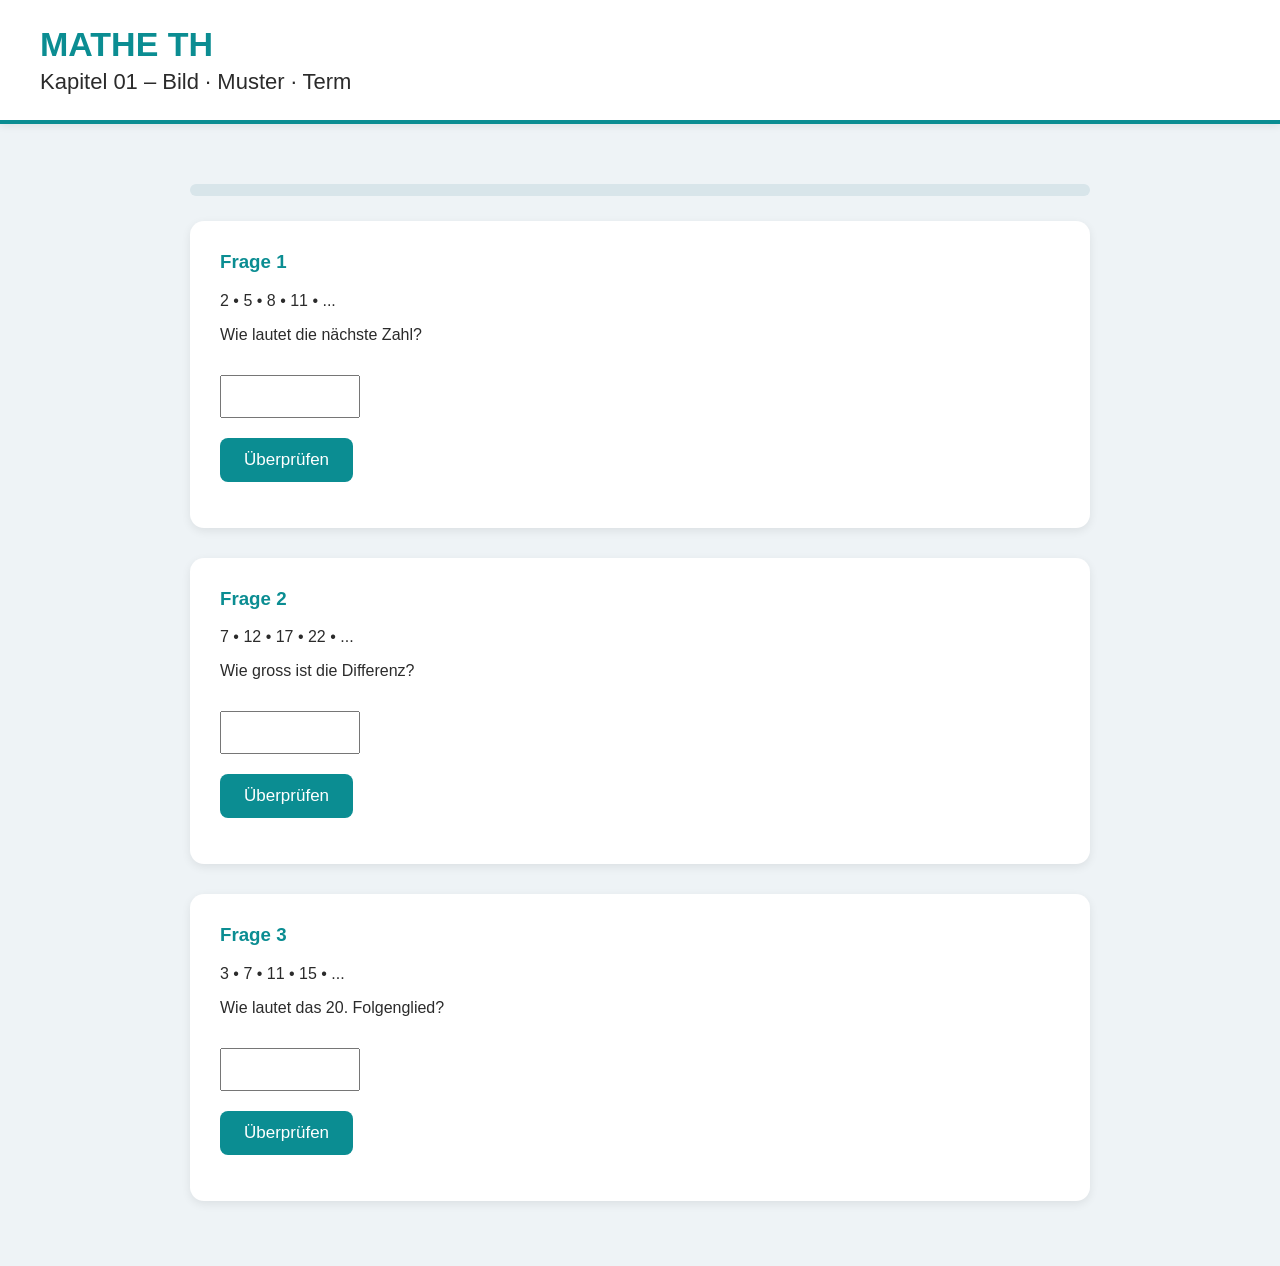
==== arithmetische-folgen.html @ 45dfeee6 "Add arithmetische-folgen.html for math exercises" ====
<!DOCTYPE html>
<html lang="de">
<head>
<meta charset="UTF-8">
<meta name="viewport" content="width=device-width, initial-scale=1.0">
<title>MATHE TH – Arithmetische Folgen</title>

<style>

body{
margin:0;
font-family:Arial,Helvetica,sans-serif;
background:#eef3f6;
color:#2b2b2b;
}

header{
background:white;
padding:25px 40px;
border-bottom:4px solid #0b8d92;
box-shadow:0 2px 8px rgba(0,0,0,.08);
}

header h1{
margin:0;
font-size:34px;
color:#0b8d92;
}

header h2{
margin:5px 0 0 0;
font-size:22px;
font-weight:400;
}

.container{
max-width:900px;
margin:auto;
padding:35px;
}

.card{

background:white;
padding:30px;
margin-bottom:30px;
border-radius:14px;
box-shadow:0 3px 10px rgba(0,0,0,.08);

}

h3{

color:#0b8d92;
margin-top:0;

}

input{

font-size:20px;
padding:8px;
width:120px;
margin-top:15px;

}

button{

margin-top:20px;
padding:12px 24px;
background:#0b8d92;
color:white;
border:none;
border-radius:8px;
cursor:pointer;
font-size:17px;

}

button:hover{

background:#09787c;

}

.ok{

color:green;
font-weight:bold;
margin-top:15px;

}

.fail{

color:#cc0000;
font-weight:bold;
margin-top:15px;

}

#score{

background:white;
padding:20px;
border-radius:12px;
font-size:24px;
text-align:center;
display:none;

}

.progress{

height:12px;
background:#d8e5ea;
border-radius:10px;
overflow:hidden;
margin:25px 0;

}

.bar{

height:12px;
background:#0b8d92;
width:0%;

}

</style>

</head>

<body>

<header>

<h1>MATHE TH</h1>

<h2>Kapitel 01 – Bild · Muster · Term</h2>

</header>

<div class="container">

<div class="progress">

<div class="bar" id="bar"></div>

</div>

<div class="card">

<h3>Frage 1</h3>

<p>

2 • 5 • 8 • 11 • ...

</p>

<p>Wie lautet die nächste Zahl?</p>

<input id="q1">

<br>

<button onclick="check1()">Überprüfen</button>

<p id="r1"></p>

</div>

<div class="card">

<h3>Frage 2</h3>

<p>

7 • 12 • 17 • 22 • ...

</p>

<p>Wie gross ist die Differenz?</p>

<input id="q2">

<br>

<button onclick="check2()">Überprüfen</button>

<p id="r2"></p>

</div>

<div class="card">

<h3>Frage 3</h3>

<p>

3 • 7 • 11 • 15 • ...

</p>

<p>Wie lautet das 20. Folgenglied?</p>

<input id="q3">

<br>

<button onclick="check3()">Überprüfen</button>

<p id="r3"></p>

</div>

<div id="score"></div>

</div>

<script>

let points=0;

function update(){

document.getElementById("bar").style.width=(points/3*100)+"%";

if(points==3){

document.getElementById("score").style.display="block";

document.getElementById("score").innerHTML="🏆 Kapitel geschafft!<br><br>⭐⭐⭐<br><br>3 von 3 Aufgaben richtig.";

}

}

function check1(){

if(document.getElementById("q1").value=="14"){

document.getElementById("r1").innerHTML="<span class='ok'>✅ Richtig!</span>";

points++;

update();

}

else{

document.getElementById("r1").innerHTML="<span class='fail'>❌ Noch nicht. Die Folge wächst immer um +3.</span>";

}

}

function check2(){

if(document.getElementById("q2").value=="5"){

document.getElementById("r2").innerHTML="<span class='ok'>✅ Genau.</span>";

points++;

update();

}

else{

document.getElementById("r2").innerHTML="<span class='fail'>❌ Differenz nochmals bestimmen.</span>";

}

}

function check3(){

if(document.getElementById("q3").value=="79"){

document.getElementById("r3").innerHTML="<span class='ok'>✅ Perfekt!</span>";

points++;

update();

}

else{

document.getElementById("r3").innerHTML="<span class='fail'>❌ Tipp: aₙ = 3 + (n−1)·4</span>";

}

}

</script>

</body>

</html>
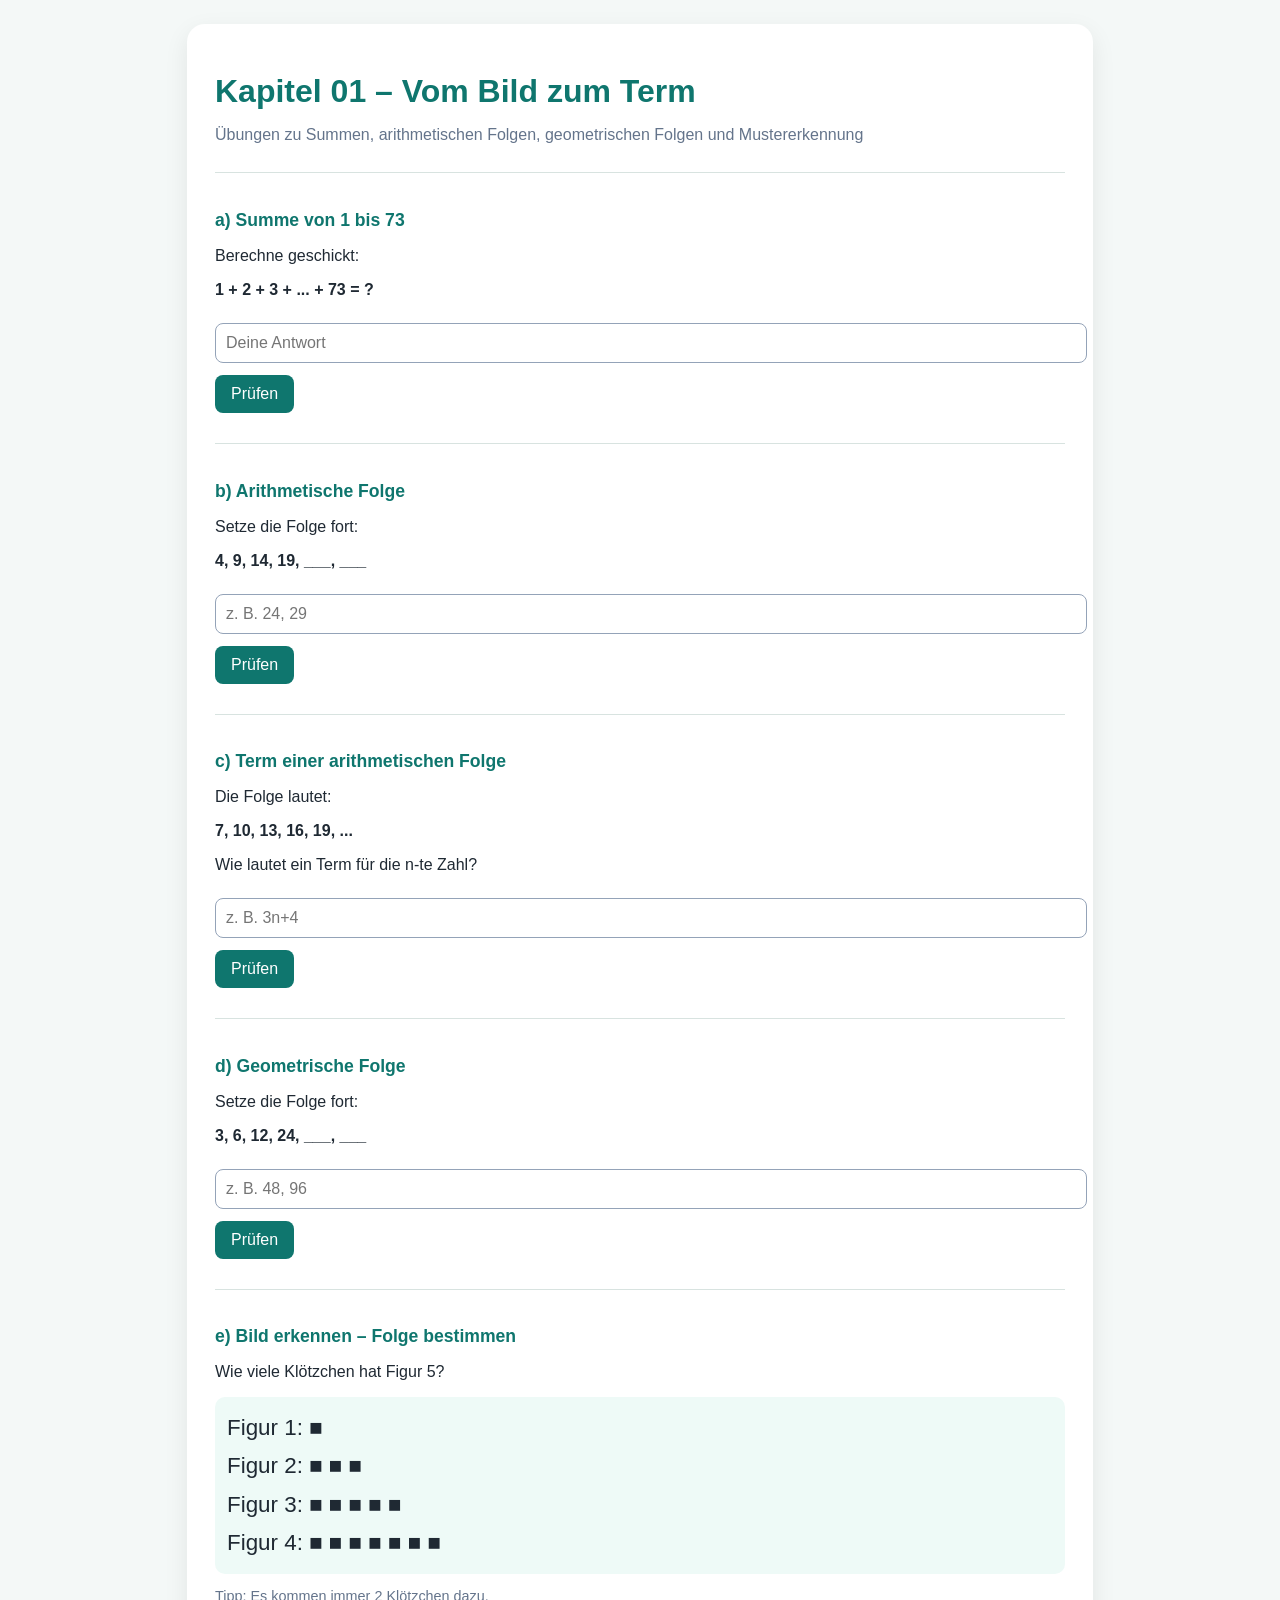
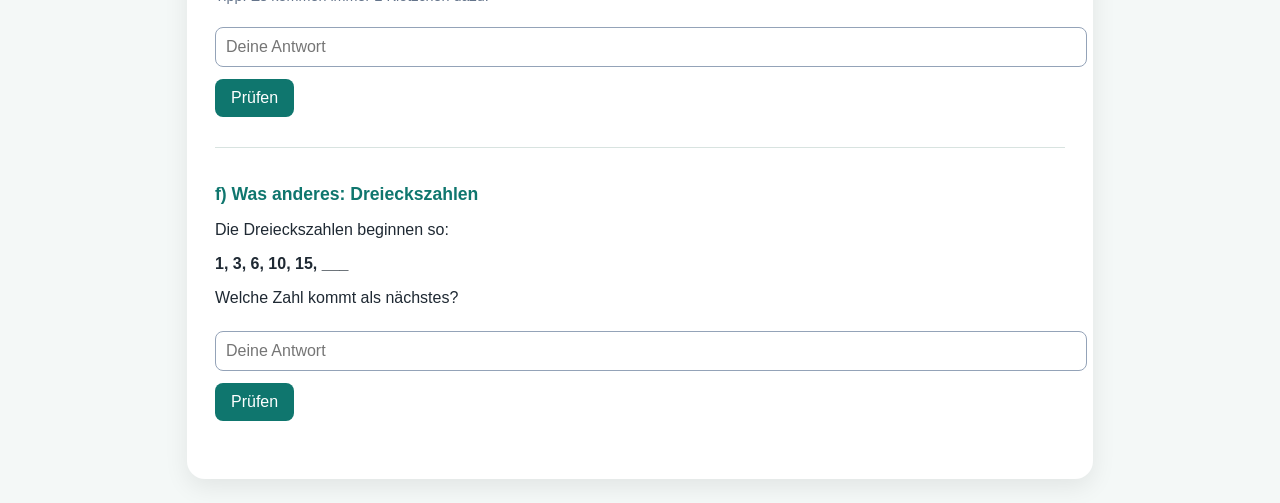
==== commit 36b1b1c0: "Refactor arithmetische-folgen.html for better layout Updated the HTML structure and styles for the a" ====
--- a/arithmetische-folgen.html
+++ b/arithmetische-folgen.html
@@ -1,306 +1,180 @@
 <!DOCTYPE html>
 <html lang="de">
 <head>
-<meta charset="UTF-8">
-<meta name="viewport" content="width=device-width, initial-scale=1.0">
-<title>MATHE TH – Arithmetische Folgen</title>
-
-<style>
-
-body{
-margin:0;
-font-family:Arial,Helvetica,sans-serif;
-background:#eef3f6;
-color:#2b2b2b;
-}
-
-header{
-background:white;
-padding:25px 40px;
-border-bottom:4px solid #0b8d92;
-box-shadow:0 2px 8px rgba(0,0,0,.08);
-}
-
-header h1{
-margin:0;
-font-size:34px;
-color:#0b8d92;
-}
-
-header h2{
-margin:5px 0 0 0;
-font-size:22px;
-font-weight:400;
-}
-
-.container{
-max-width:900px;
-margin:auto;
-padding:35px;
-}
-
-.card{
-
-background:white;
-padding:30px;
-margin-bottom:30px;
-border-radius:14px;
-box-shadow:0 3px 10px rgba(0,0,0,.08);
-
-}
-
-h3{
-
-color:#0b8d92;
-margin-top:0;
-
-}
-
-input{
-
-font-size:20px;
-padding:8px;
-width:120px;
-margin-top:15px;
-
-}
-
-button{
-
-margin-top:20px;
-padding:12px 24px;
-background:#0b8d92;
-color:white;
-border:none;
-border-radius:8px;
-cursor:pointer;
-font-size:17px;
-
-}
-
-button:hover{
-
-background:#09787c;
-
-}
-
-.ok{
-
-color:green;
-font-weight:bold;
-margin-top:15px;
-
-}
-
-.fail{
-
-color:#cc0000;
-font-weight:bold;
-margin-top:15px;
-
-}
-
-#score{
-
-background:white;
-padding:20px;
-border-radius:12px;
-font-size:24px;
-text-align:center;
-display:none;
-
-}
-
-.progress{
-
-height:12px;
-background:#d8e5ea;
-border-radius:10px;
-overflow:hidden;
-margin:25px 0;
-
-}
-
-.bar{
-
-height:12px;
-background:#0b8d92;
-width:0%;
-
-}
-
-</style>
-
+  <meta charset="UTF-8" />
+  <meta name="viewport" content="width=device-width, initial-scale=1.0" />
+  <title>Kapitel 01 – Vom Bild zum Term</title>
+  <style>
+    body {
+      font-family: Arial, sans-serif;
+      background: #f4f8f7;
+      color: #1f2933;
+      margin: 0;
+      padding: 24px;
+    }
+    .container {
+      max-width: 850px;
+      margin: auto;
+      background: white;
+      padding: 28px;
+      border-radius: 18px;
+      box-shadow: 0 8px 24px rgba(0,0,0,0.08);
+    }
+    h1 {
+      color: #0f766e;
+      margin-bottom: 4px;
+    }
+    .subtitle {
+      color: #64748b;
+      margin-bottom: 28px;
+    }
+    .task {
+      border-top: 1px solid #d8e3e0;
+      padding: 22px 0;
+    }
+    .task h2 {
+      font-size: 1.1rem;
+      color: #0f766e;
+      margin-bottom: 10px;
+    }
+    input {
+      width: 100%;
+      padding: 10px;
+      border: 1px solid #94a3b8;
+      border-radius: 8px;
+      font-size: 1rem;
+      margin-top: 8px;
+    }
+    button {
+      margin-top: 12px;
+      padding: 10px 16px;
+      border: none;
+      border-radius: 8px;
+      background: #0f766e;
+      color: white;
+      cursor: pointer;
+      font-size: 1rem;
+    }
+    button:hover {
+      background: #115e59;
+    }
+    .feedback {
+      margin-top: 8px;
+      font-weight: bold;
+    }
+    .correct {
+      color: #15803d;
+    }
+    .wrong {
+      color: #b91c1c;
+    }
+    .image-row {
+      font-size: 1.4rem;
+      line-height: 1.7;
+      background: #eefaf7;
+      padding: 12px;
+      border-radius: 10px;
+      margin: 10px 0;
+    }
+    .hint {
+      color: #64748b;
+      font-size: 0.9rem;
+    }
+  </style>
 </head>
-
 <body>
 
-<header>
+<div class="container">
+  <h1>Kapitel 01 – Vom Bild zum Term</h1>
+  <p class="subtitle">Übungen zu Summen, arithmetischen Folgen, geometrischen Folgen und Mustererkennung</p>
 
-<h1>MATHE TH</h1>
+  <div class="task">
+    <h2>a) Summe von 1 bis 73</h2>
+    <p>Berechne geschickt:</p>
+    <p><strong>1 + 2 + 3 + ... + 73 = ?</strong></p>
+    <input id="q1" placeholder="Deine Antwort">
+    <button onclick="check('q1', '2701')">Prüfen</button>
+    <div id="f-q1" class="feedback"></div>
+  </div>
 
-<h2>Kapitel 01 – Bild · Muster · Term</h2>
+  <div class="task">
+    <h2>b) Arithmetische Folge</h2>
+    <p>Setze die Folge fort:</p>
+    <p><strong>4, 9, 14, 19, ___, ___</strong></p>
+    <input id="q2" placeholder="z. B. 24, 29">
+    <button onclick="check('q2', '24,29')">Prüfen</button>
+    <div id="f-q2" class="feedback"></div>
+  </div>
 
-</header>
+  <div class="task">
+    <h2>c) Term einer arithmetischen Folge</h2>
+    <p>Die Folge lautet:</p>
+    <p><strong>7, 10, 13, 16, 19, ...</strong></p>
+    <p>Wie lautet ein Term für die n-te Zahl?</p>
+    <input id="q3" placeholder="z. B. 3n+4">
+    <button onclick="check('q3', '3n+4')">Prüfen</button>
+    <div id="f-q3" class="feedback"></div>
+  </div>
 
-<div class="container">
+  <div class="task">
+    <h2>d) Geometrische Folge</h2>
+    <p>Setze die Folge fort:</p>
+    <p><strong>3, 6, 12, 24, ___, ___</strong></p>
+    <input id="q4" placeholder="z. B. 48, 96">
+    <button onclick="check('q4', '48,96')">Prüfen</button>
+    <div id="f-q4" class="feedback"></div>
+  </div>
 
-<div class="progress">
+  <div class="task">
+    <h2>e) Bild erkennen – Folge bestimmen</h2>
+    <p>Wie viele Klötzchen hat Figur 5?</p>
+    <div class="image-row">
+      Figur 1: ■<br>
+      Figur 2: ■ ■ ■<br>
+      Figur 3: ■ ■ ■ ■ ■<br>
+      Figur 4: ■ ■ ■ ■ ■ ■ ■
+    </div>
+    <p class="hint">Tipp: Es kommen immer 2 Klötzchen dazu.</p>
+    <input id="q5" placeholder="Deine Antwort">
+    <button onclick="check('q5', '9')">Prüfen</button>
+    <div id="f-q5" class="feedback"></div>
+  </div>
 
-<div class="bar" id="bar"></div>
-
-</div>
-
-<div class="card">
-
-<h3>Frage 1</h3>
-
-<p>
-
-2 • 5 • 8 • 11 • ...
-
-</p>
-
-<p>Wie lautet die nächste Zahl?</p>
-
-<input id="q1">
-
-<br>
-
-<button onclick="check1()">Überprüfen</button>
-
-<p id="r1"></p>
-
-</div>
-
-<div class="card">
-
-<h3>Frage 2</h3>
-
-<p>
-
-7 • 12 • 17 • 22 • ...
-
-</p>
-
-<p>Wie gross ist die Differenz?</p>
-
-<input id="q2">
-
-<br>
-
-<button onclick="check2()">Überprüfen</button>
-
-<p id="r2"></p>
-
-</div>
-
-<div class="card">
-
-<h3>Frage 3</h3>
-
-<p>
-
-3 • 7 • 11 • 15 • ...
-
-</p>
-
-<p>Wie lautet das 20. Folgenglied?</p>
-
-<input id="q3">
-
-<br>
-
-<button onclick="check3()">Überprüfen</button>
-
-<p id="r3"></p>
-
-</div>
-
-<div id="score"></div>
+  <div class="task">
+    <h2>f) Was anderes: Dreieckszahlen</h2>
+    <p>Die Dreieckszahlen beginnen so:</p>
+    <p><strong>1, 3, 6, 10, 15, ___</strong></p>
+    <p>Welche Zahl kommt als nächstes?</p>
+    <input id="q6" placeholder="Deine Antwort">
+    <button onclick="check('q6', '21')">Prüfen</button>
+    <div id="f-q6" class="feedback"></div>
+  </div>
 
 </div>
 
 <script>
-
-let points=0;
-
-function update(){
-
-document.getElementById("bar").style.width=(points/3*100)+"%";
-
-if(points==3){
-
-document.getElementById("score").style.display="block";
-
-document.getElementById("score").innerHTML="🏆 Kapitel geschafft!<br><br>⭐⭐⭐<br><br>3 von 3 Aufgaben richtig.";
-
+function normalize(value) {
+  return value
+    .toLowerCase()
+    .replace(/\s/g, "")
+    .replace("×", "*")
+    .replace("·", "*");
 }
 
+function check(id, solution) {
+  const user = normalize(document.getElementById(id).value);
+  const correct = normalize(solution);
+  const feedback = document.getElementById("f-" + id);
+
+  if (user === correct) {
+    feedback.textContent = "✓ Richtig!";
+    feedback.className = "feedback correct";
+  } else {
+    feedback.textContent = "✗ Noch nicht. Überprüfe deine Rechnung oder dein Muster.";
+    feedback.className = "feedback wrong";
+  }
 }
-
-function check1(){
-
-if(document.getElementById("q1").value=="14"){
-
-document.getElementById("r1").innerHTML="<span class='ok'>✅ Richtig!</span>";
-
-points++;
-
-update();
-
-}
-
-else{
-
-document.getElementById("r1").innerHTML="<span class='fail'>❌ Noch nicht. Die Folge wächst immer um +3.</span>";
-
-}
-
-}
-
-function check2(){
-
-if(document.getElementById("q2").value=="5"){
-
-document.getElementById("r2").innerHTML="<span class='ok'>✅ Genau.</span>";
-
-points++;
-
-update();
-
-}
-
-else{
-
-document.getElementById("r2").innerHTML="<span class='fail'>❌ Differenz nochmals bestimmen.</span>";
-
-}
-
-}
-
-function check3(){
-
-if(document.getElementById("q3").value=="79"){
-
-document.getElementById("r3").innerHTML="<span class='ok'>✅ Perfekt!</span>";
-
-points++;
-
-update();
-
-}
-
-else{
-
-document.getElementById("r3").innerHTML="<span class='fail'>❌ Tipp: aₙ = 3 + (n−1)·4</span>";
-
-}
-
-}
-
 </script>
 
 </body>
-
 </html>
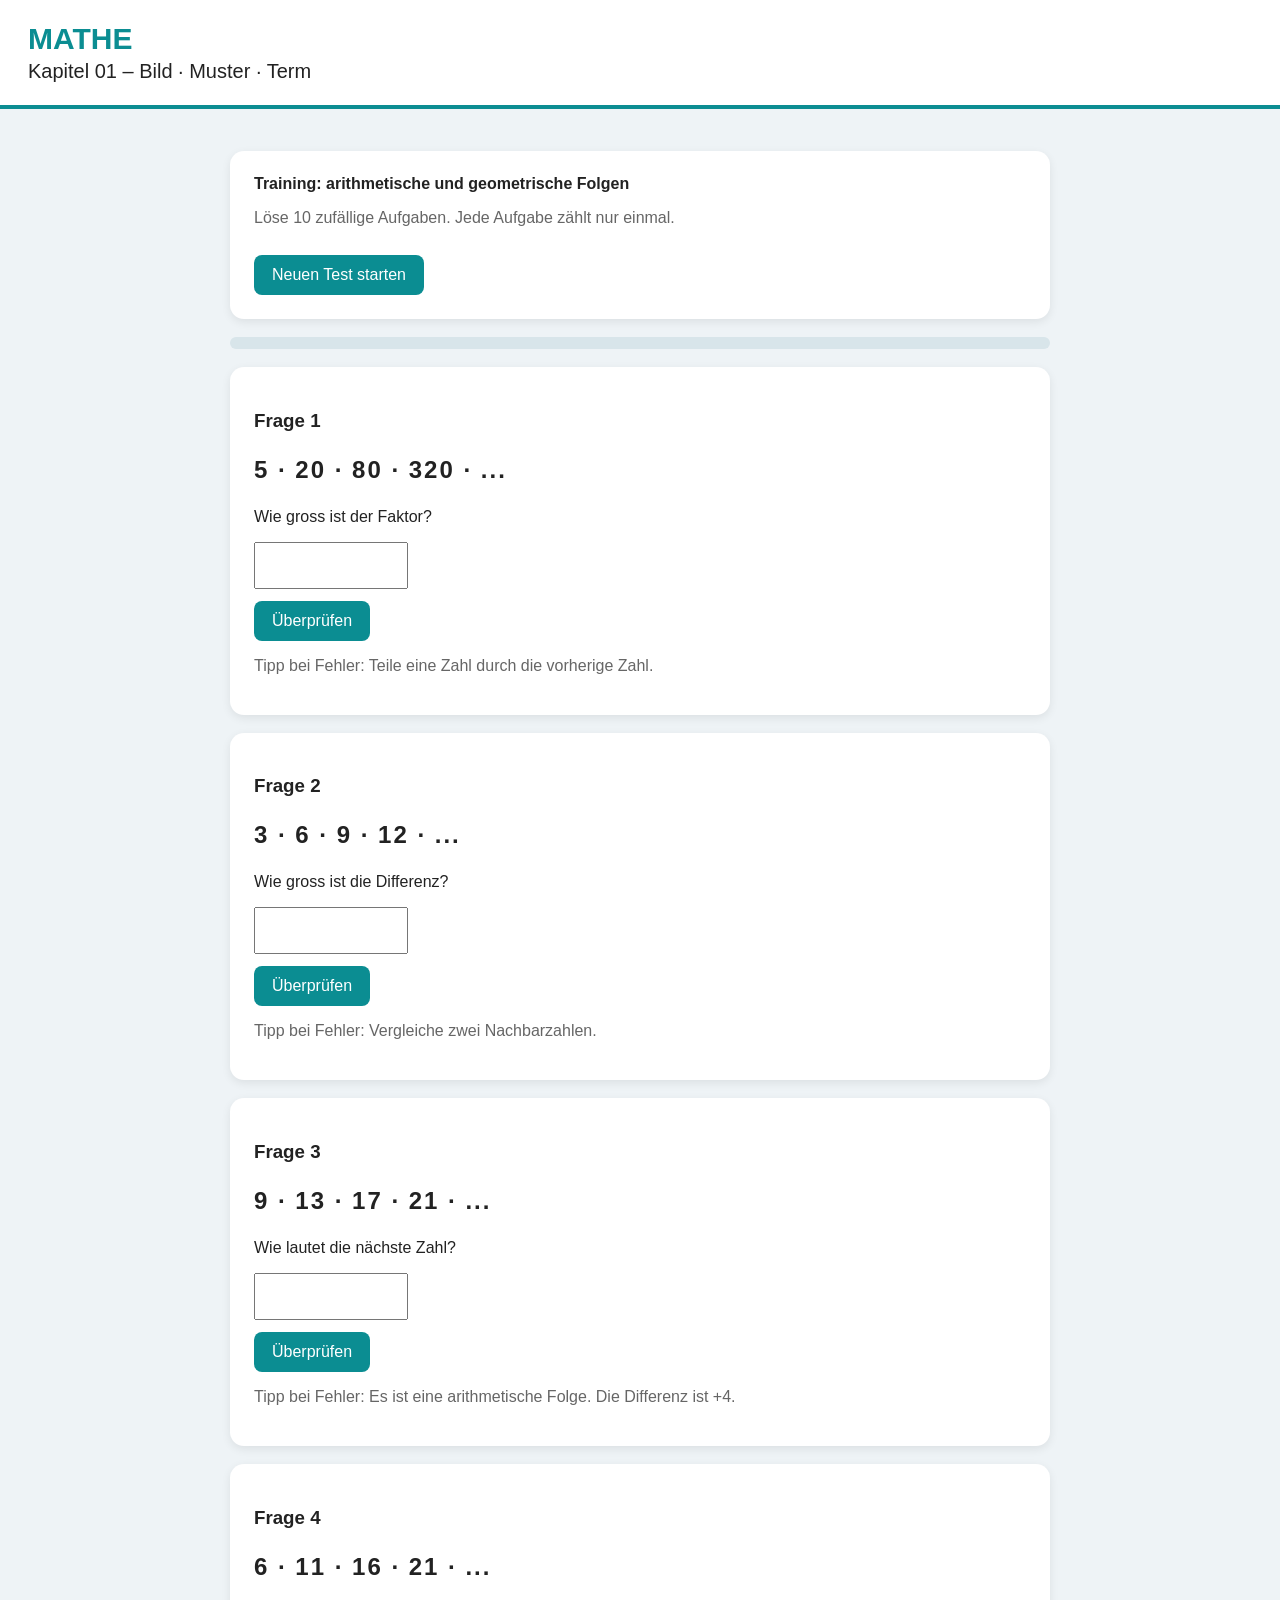
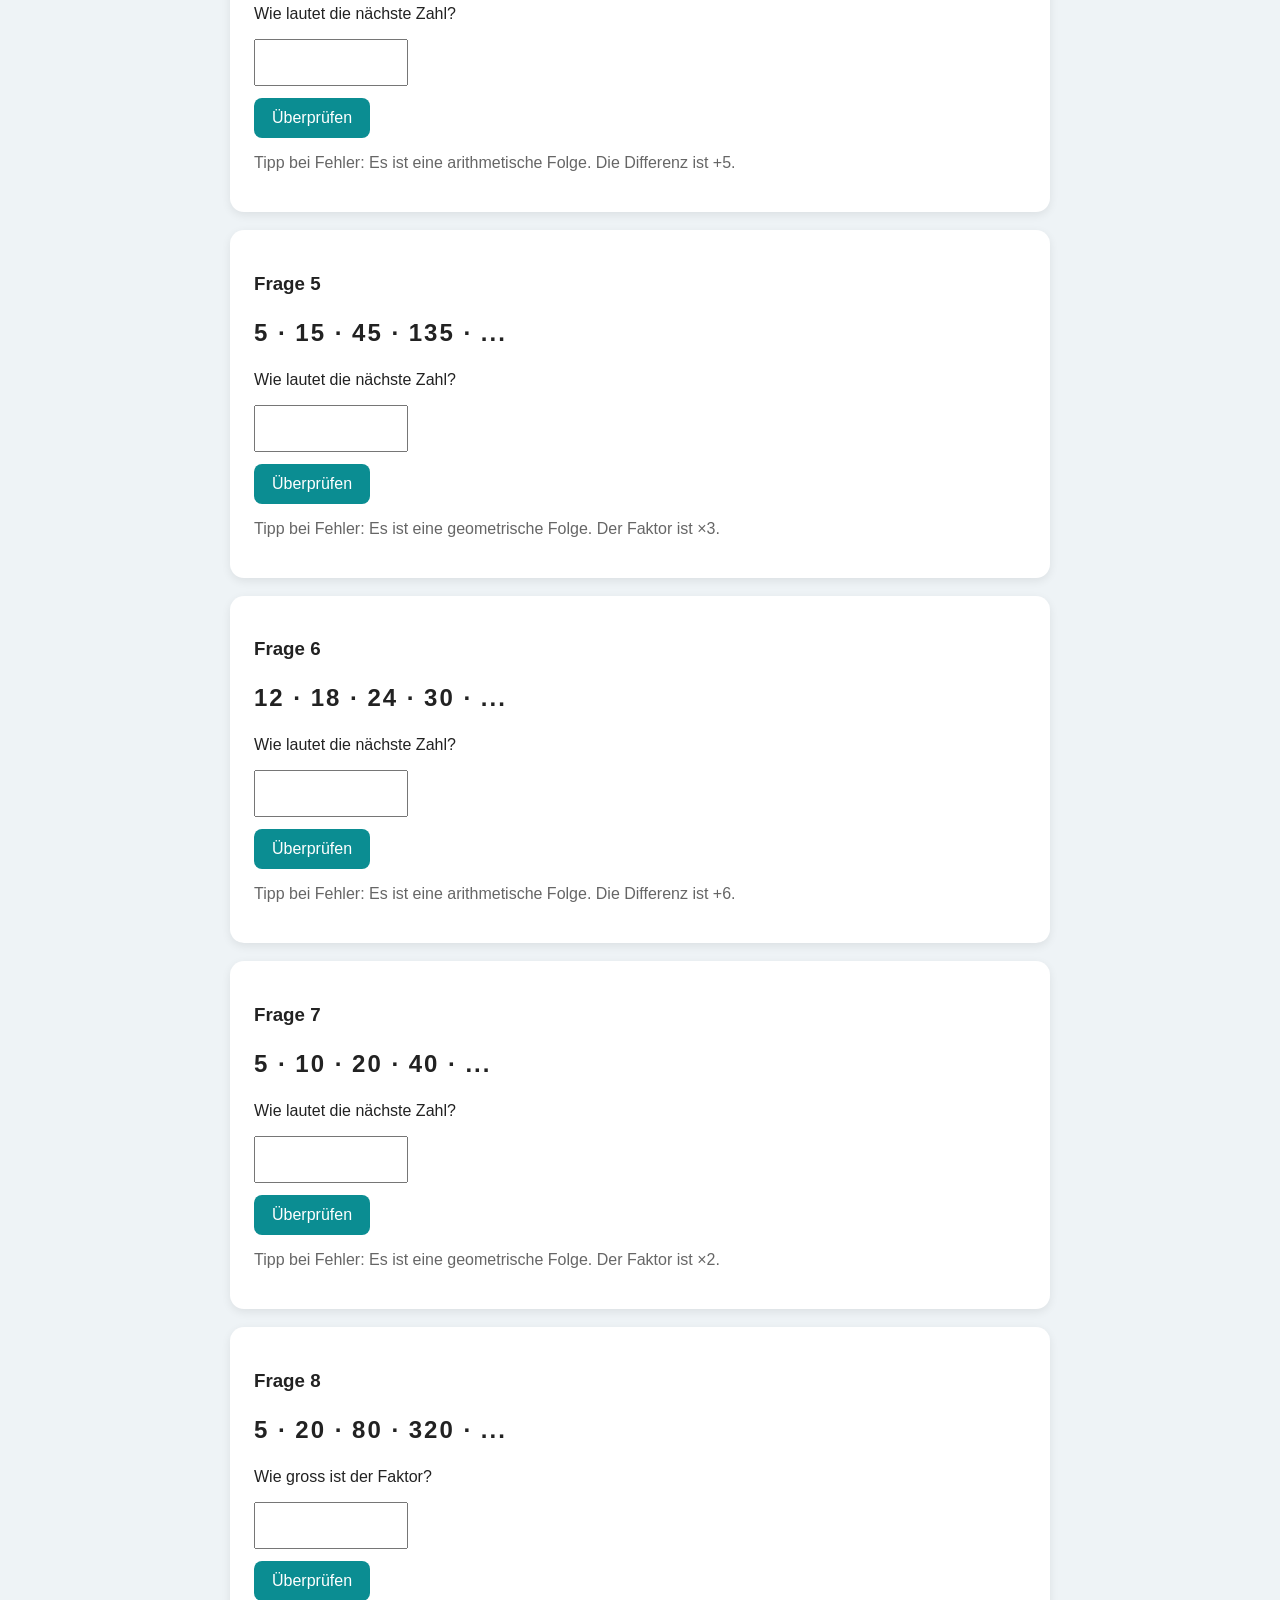
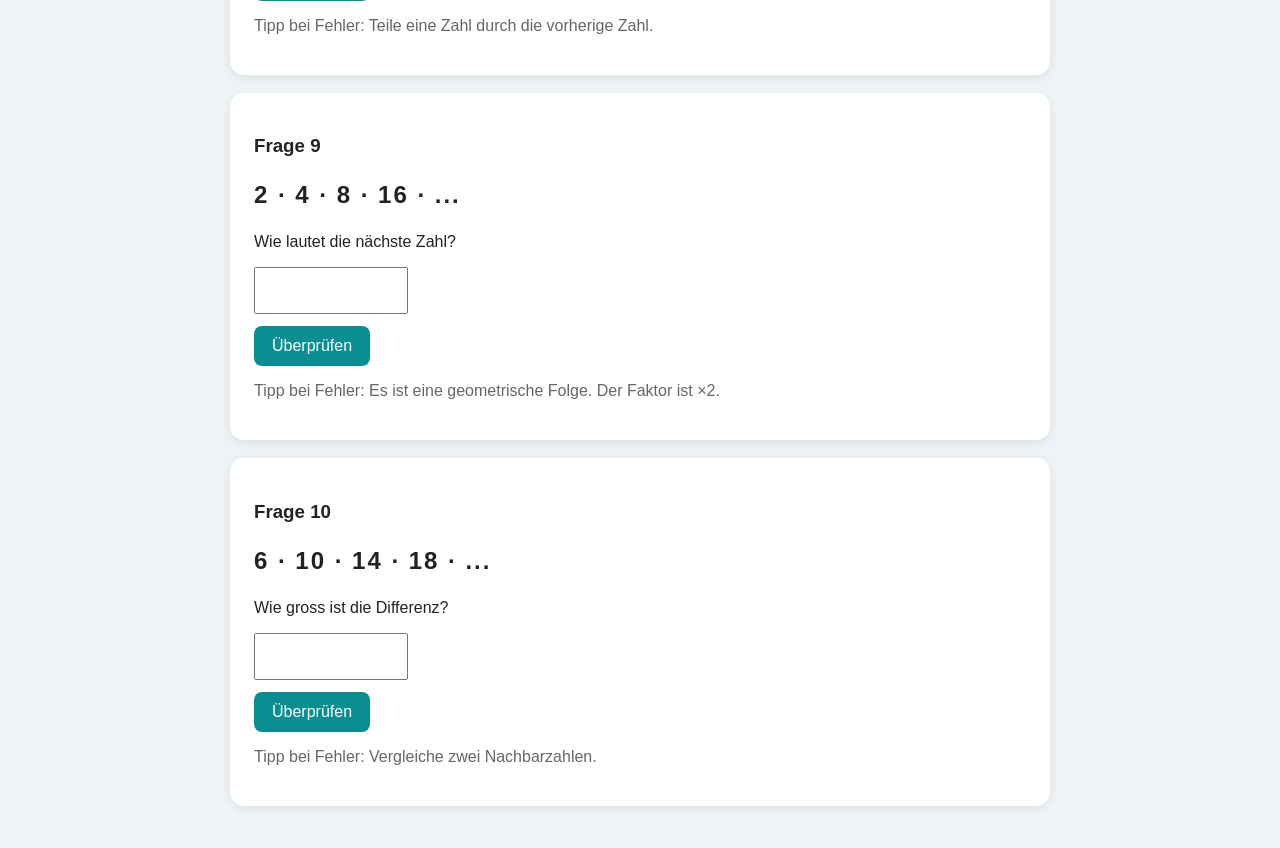
==== commit 508d4da1: "Refactor HTML structure and styles for math trainer" ====
--- a/arithmetische-folgen.html
+++ b/arithmetische-folgen.html
@@ -1,179 +1,164 @@
 <!DOCTYPE html>
 <html lang="de">
 <head>
-  <meta charset="UTF-8" />
-  <meta name="viewport" content="width=device-width, initial-scale=1.0" />
-  <title>Kapitel 01 – Vom Bild zum Term</title>
-  <style>
-    body {
-      font-family: Arial, sans-serif;
-      background: #f4f8f7;
-      color: #1f2933;
-      margin: 0;
-      padding: 24px;
-    }
-    .container {
-      max-width: 850px;
-      margin: auto;
-      background: white;
-      padding: 28px;
-      border-radius: 18px;
-      box-shadow: 0 8px 24px rgba(0,0,0,0.08);
-    }
-    h1 {
-      color: #0f766e;
-      margin-bottom: 4px;
-    }
-    .subtitle {
-      color: #64748b;
-      margin-bottom: 28px;
-    }
-    .task {
-      border-top: 1px solid #d8e3e0;
-      padding: 22px 0;
-    }
-    .task h2 {
-      font-size: 1.1rem;
-      color: #0f766e;
-      margin-bottom: 10px;
-    }
-    input {
-      width: 100%;
-      padding: 10px;
-      border: 1px solid #94a3b8;
-      border-radius: 8px;
-      font-size: 1rem;
-      margin-top: 8px;
-    }
-    button {
-      margin-top: 12px;
-      padding: 10px 16px;
-      border: none;
-      border-radius: 8px;
-      background: #0f766e;
-      color: white;
-      cursor: pointer;
-      font-size: 1rem;
-    }
-    button:hover {
-      background: #115e59;
-    }
-    .feedback {
-      margin-top: 8px;
-      font-weight: bold;
-    }
-    .correct {
-      color: #15803d;
-    }
-    .wrong {
-      color: #b91c1c;
-    }
-    .image-row {
-      font-size: 1.4rem;
-      line-height: 1.7;
-      background: #eefaf7;
-      padding: 12px;
-      border-radius: 10px;
-      margin: 10px 0;
-    }
-    .hint {
-      color: #64748b;
-      font-size: 0.9rem;
-    }
-  </style>
+<meta charset="UTF-8">
+<meta name="viewport" content="width=device-width, initial-scale=1.0">
+<title>MATHE – Folgen Trainer</title>
+<style>
+body{margin:0;font-family:Arial,Helvetica,sans-serif;background:#eef3f6;color:#222}
+header{background:white;padding:22px 28px;border-bottom:4px solid #0b8d92}
+h1{margin:0;color:#0b8d92;font-size:30px}
+h2{margin:4px 0 0;font-size:20px;font-weight:400}
+.container{max-width:820px;margin:auto;padding:24px}
+.card{background:white;padding:24px;margin:18px 0;border-radius:14px;box-shadow:0 3px 10px rgba(0,0,0,.08)}
+.question{font-size:24px;font-weight:bold;letter-spacing:2px}
+input{font-size:20px;padding:10px;width:130px}
+button{padding:11px 18px;background:#0b8d92;color:white;border:0;border-radius:8px;font-size:16px;cursor:pointer;margin-top:12px}
+button:hover{background:#08777b}
+.ok{color:green;font-weight:bold}
+.fail{color:#c00000;font-weight:bold}
+.progress{height:12px;background:#d8e5ea;border-radius:10px;overflow:hidden;margin:18px 0}
+.bar{height:12px;background:#0b8d92;width:0%}
+.small{color:#666}
+#result{display:none;text-align:center;font-size:24px}
+</style>
 </head>
 <body>
 
+<header>
+<h1>MATHE</h1>
+<h2>Kapitel 01 – Bild · Muster · Term</h2>
+</header>
+
 <div class="container">
-  <h1>Kapitel 01 – Vom Bild zum Term</h1>
-  <p class="subtitle">Übungen zu Summen, arithmetischen Folgen, geometrischen Folgen und Mustererkennung</p>
+<div class="card">
+<b>Training: arithmetische und geometrische Folgen</b>
+<p class="small">Löse 10 zufällige Aufgaben. Jede Aufgabe zählt nur einmal.</p>
+<button onclick="newTest()">Neuen Test starten</button>
+</div>
 
-  <div class="task">
-    <h2>a) Summe von 1 bis 73</h2>
-    <p>Berechne geschickt:</p>
-    <p><strong>1 + 2 + 3 + ... + 73 = ?</strong></p>
-    <input id="q1" placeholder="Deine Antwort">
-    <button onclick="check('q1', '2701')">Prüfen</button>
-    <div id="f-q1" class="feedback"></div>
-  </div>
-
-  <div class="task">
-    <h2>b) Arithmetische Folge</h2>
-    <p>Setze die Folge fort:</p>
-    <p><strong>4, 9, 14, 19, ___, ___</strong></p>
-    <input id="q2" placeholder="z. B. 24, 29">
-    <button onclick="check('q2', '24,29')">Prüfen</button>
-    <div id="f-q2" class="feedback"></div>
-  </div>
-
-  <div class="task">
-    <h2>c) Term einer arithmetischen Folge</h2>
-    <p>Die Folge lautet:</p>
-    <p><strong>7, 10, 13, 16, 19, ...</strong></p>
-    <p>Wie lautet ein Term für die n-te Zahl?</p>
-    <input id="q3" placeholder="z. B. 3n+4">
-    <button onclick="check('q3', '3n+4')">Prüfen</button>
-    <div id="f-q3" class="feedback"></div>
-  </div>
-
-  <div class="task">
-    <h2>d) Geometrische Folge</h2>
-    <p>Setze die Folge fort:</p>
-    <p><strong>3, 6, 12, 24, ___, ___</strong></p>
-    <input id="q4" placeholder="z. B. 48, 96">
-    <button onclick="check('q4', '48,96')">Prüfen</button>
-    <div id="f-q4" class="feedback"></div>
-  </div>
-
-  <div class="task">
-    <h2>e) Bild erkennen – Folge bestimmen</h2>
-    <p>Wie viele Klötzchen hat Figur 5?</p>
-    <div class="image-row">
-      Figur 1: ■<br>
-      Figur 2: ■ ■ ■<br>
-      Figur 3: ■ ■ ■ ■ ■<br>
-      Figur 4: ■ ■ ■ ■ ■ ■ ■
-    </div>
-    <p class="hint">Tipp: Es kommen immer 2 Klötzchen dazu.</p>
-    <input id="q5" placeholder="Deine Antwort">
-    <button onclick="check('q5', '9')">Prüfen</button>
-    <div id="f-q5" class="feedback"></div>
-  </div>
-
-  <div class="task">
-    <h2>f) Was anderes: Dreieckszahlen</h2>
-    <p>Die Dreieckszahlen beginnen so:</p>
-    <p><strong>1, 3, 6, 10, 15, ___</strong></p>
-    <p>Welche Zahl kommt als nächstes?</p>
-    <input id="q6" placeholder="Deine Antwort">
-    <button onclick="check('q6', '21')">Prüfen</button>
-    <div id="f-q6" class="feedback"></div>
-  </div>
-
+<div class="progress"><div class="bar" id="bar"></div></div>
+<div id="aufgaben"></div>
+<div class="card" id="result"></div>
 </div>
 
 <script>
-function normalize(value) {
-  return value
-    .toLowerCase()
-    .replace(/\s/g, "")
-    .replace("×", "*")
-    .replace("·", "*");
+let score = 0;
+let answered = 0;
+let total = 10;
+let solutions = [];
+
+function rand(min,max){
+  return Math.floor(Math.random()*(max-min+1))+min;
 }
 
-function check(id, solution) {
-  const user = normalize(document.getElementById(id).value);
-  const correct = normalize(solution);
-  const feedback = document.getElementById("f-" + id);
+function makeQuestion(i){
+  let type = rand(1,4);
 
-  if (user === correct) {
-    feedback.textContent = "✓ Richtig!";
-    feedback.className = "feedback correct";
-  } else {
-    feedback.textContent = "✗ Noch nicht. Überprüfe deine Rechnung oder dein Muster.";
-    feedback.className = "feedback wrong";
+  if(type === 1){
+    let start = rand(1,12);
+    let d = rand(2,8);
+    let folge = [start, start+d, start+2*d, start+3*d];
+    return {
+      text: folge.join(" · ") + " · ...",
+      ask: "Wie lautet die nächste Zahl?",
+      answer: start + 4*d,
+      tip: "Es ist eine arithmetische Folge. Die Differenz ist +" + d + "."
+    };
+  }
+
+  if(type === 2){
+    let start = rand(2,15);
+    let d = rand(2,9);
+    let folge = [start, start+d, start+2*d, start+3*d];
+    return {
+      text: folge.join(" · ") + " · ...",
+      ask: "Wie gross ist die Differenz?",
+      answer: d,
+      tip: "Vergleiche zwei Nachbarzahlen."
+    };
+  }
+
+  if(type === 3){
+    let start = rand(1,8);
+    let q = rand(2,4);
+    let folge = [start, start*q, start*q*q, start*q*q*q];
+    return {
+      text: folge.join(" · ") + " · ...",
+      ask: "Wie lautet die nächste Zahl?",
+      answer: start*q*q*q*q,
+      tip: "Es ist eine geometrische Folge. Der Faktor ist ×" + q + "."
+    };
+  }
+
+  let start = rand(1,6);
+  let q = rand(2,5);
+  let folge = [start, start*q, start*q*q, start*q*q*q];
+  return {
+    text: folge.join(" · ") + " · ...",
+    ask: "Wie gross ist der Faktor?",
+    answer: q,
+    tip: "Teile eine Zahl durch die vorherige Zahl."
+  };
+}
+
+function newTest(){
+  score = 0;
+  answered = 0;
+  solutions = [];
+  document.getElementById("aufgaben").innerHTML = "";
+  document.getElementById("result").style.display = "none";
+  document.getElementById("bar").style.width = "0%";
+
+  for(let i=0;i<total;i++){
+    let q = makeQuestion(i);
+    solutions.push(q.answer);
+
+    document.getElementById("aufgaben").innerHTML += `
+      <div class="card">
+        <h3>Frage ${i+1}</h3>
+        <p class="question">${q.text}</p>
+        <p>${q.ask}</p>
+        <input id="input${i}" type="number">
+        <br>
+        <button id="btn${i}" onclick="check(${i})">Überprüfen</button>
+        <p id="feedback${i}"></p>
+        <p class="small">Tipp bei Fehler: ${q.tip}</p>
+      </div>
+    `;
   }
 }
+
+function check(i){
+  let input = document.getElementById("input"+i);
+  let btn = document.getElementById("btn"+i);
+  let feedback = document.getElementById("feedback"+i);
+
+  let value = Number(input.value);
+
+  if(value === solutions[i]){
+    feedback.innerHTML = "<span class='ok'>✅ Richtig!</span>";
+    score++;
+  } else {
+    feedback.innerHTML = "<span class='fail'>❌ Noch nicht. Richtige Lösung: " + solutions[i] + "</span>";
+  }
+
+  input.disabled = true;
+  btn.disabled = true;
+  answered++;
+
+  document.getElementById("bar").style.width = (answered/total*100) + "%";
+
+  if(answered === total){
+    let stars = score >= 9 ? "⭐⭐⭐" : score >= 6 ? "⭐⭐" : "⭐";
+    document.getElementById("result").style.display = "block";
+    document.getElementById("result").innerHTML =
+      "🏁 Fertig!<br><br>" + stars + "<br><br>" +
+      score + " von " + total + " Aufgaben richtig.";
+  }
+}
+
+newTest();
 </script>
 
 </body>
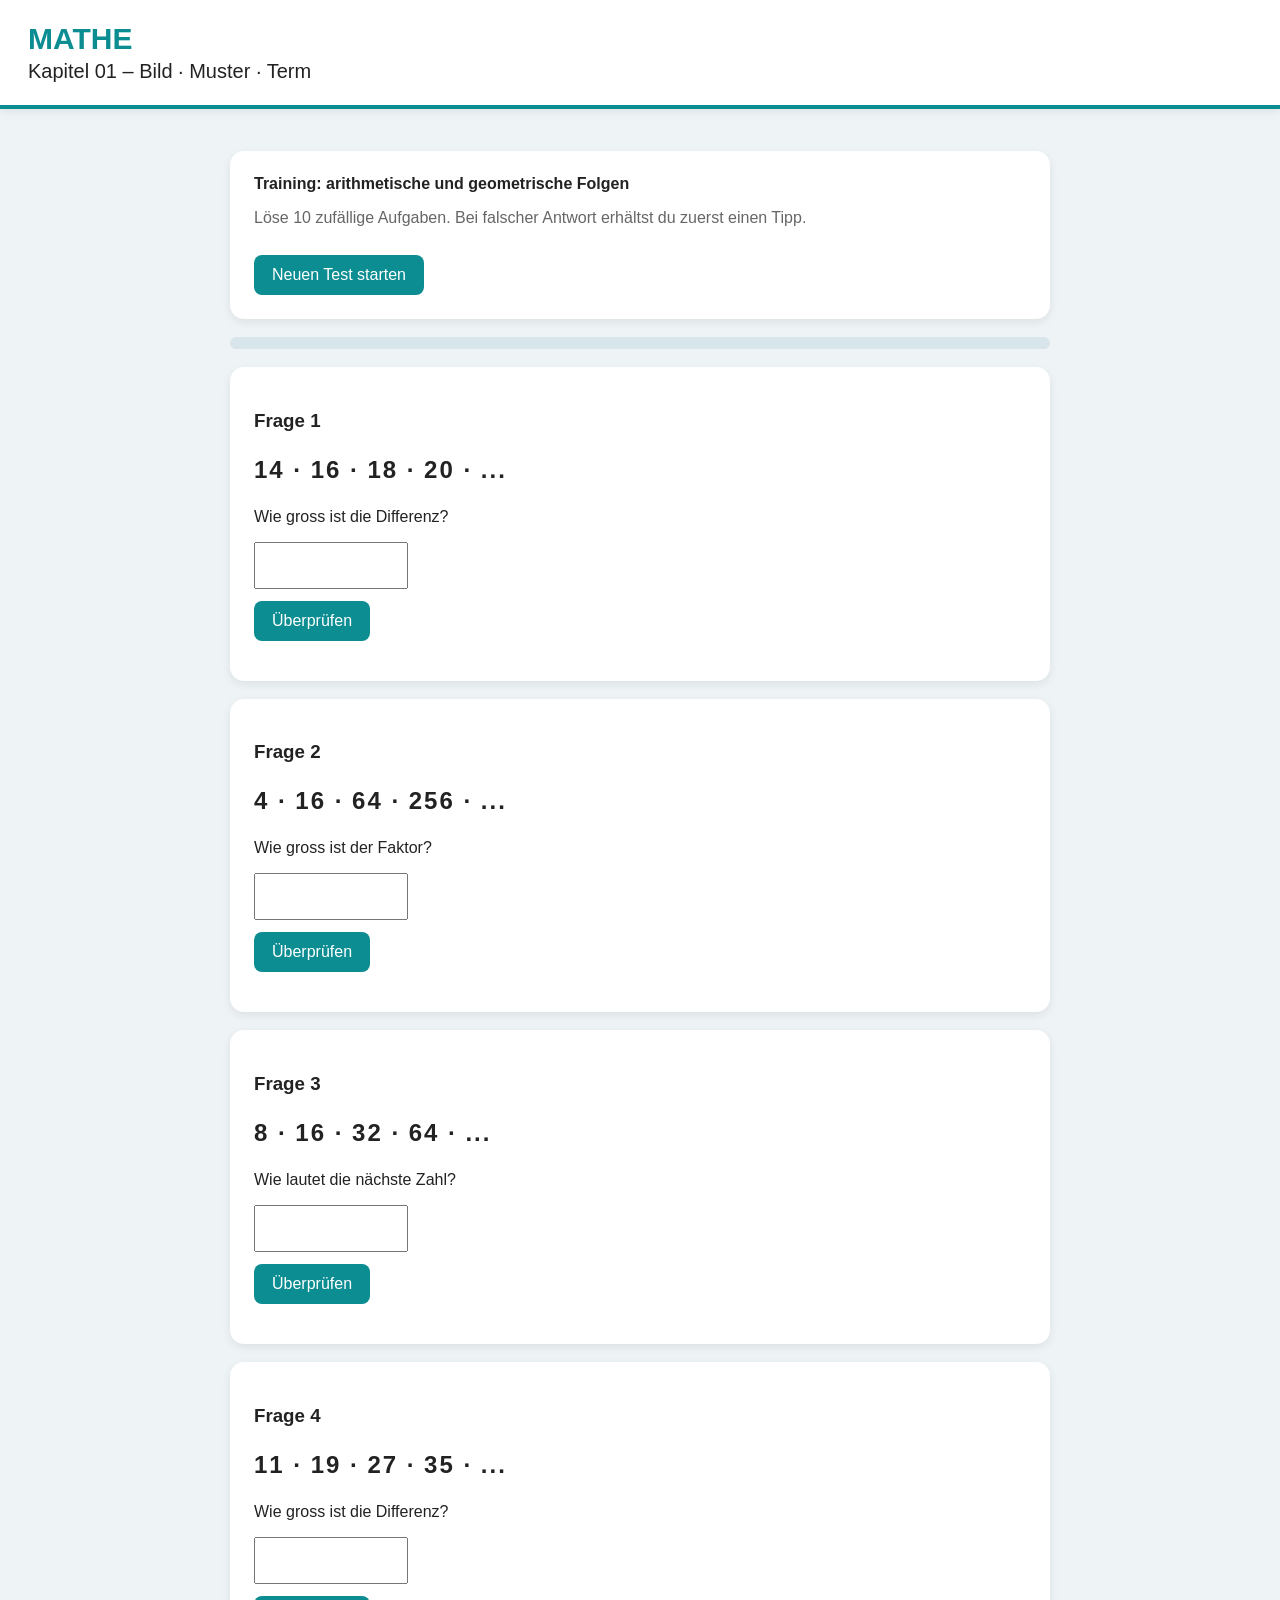
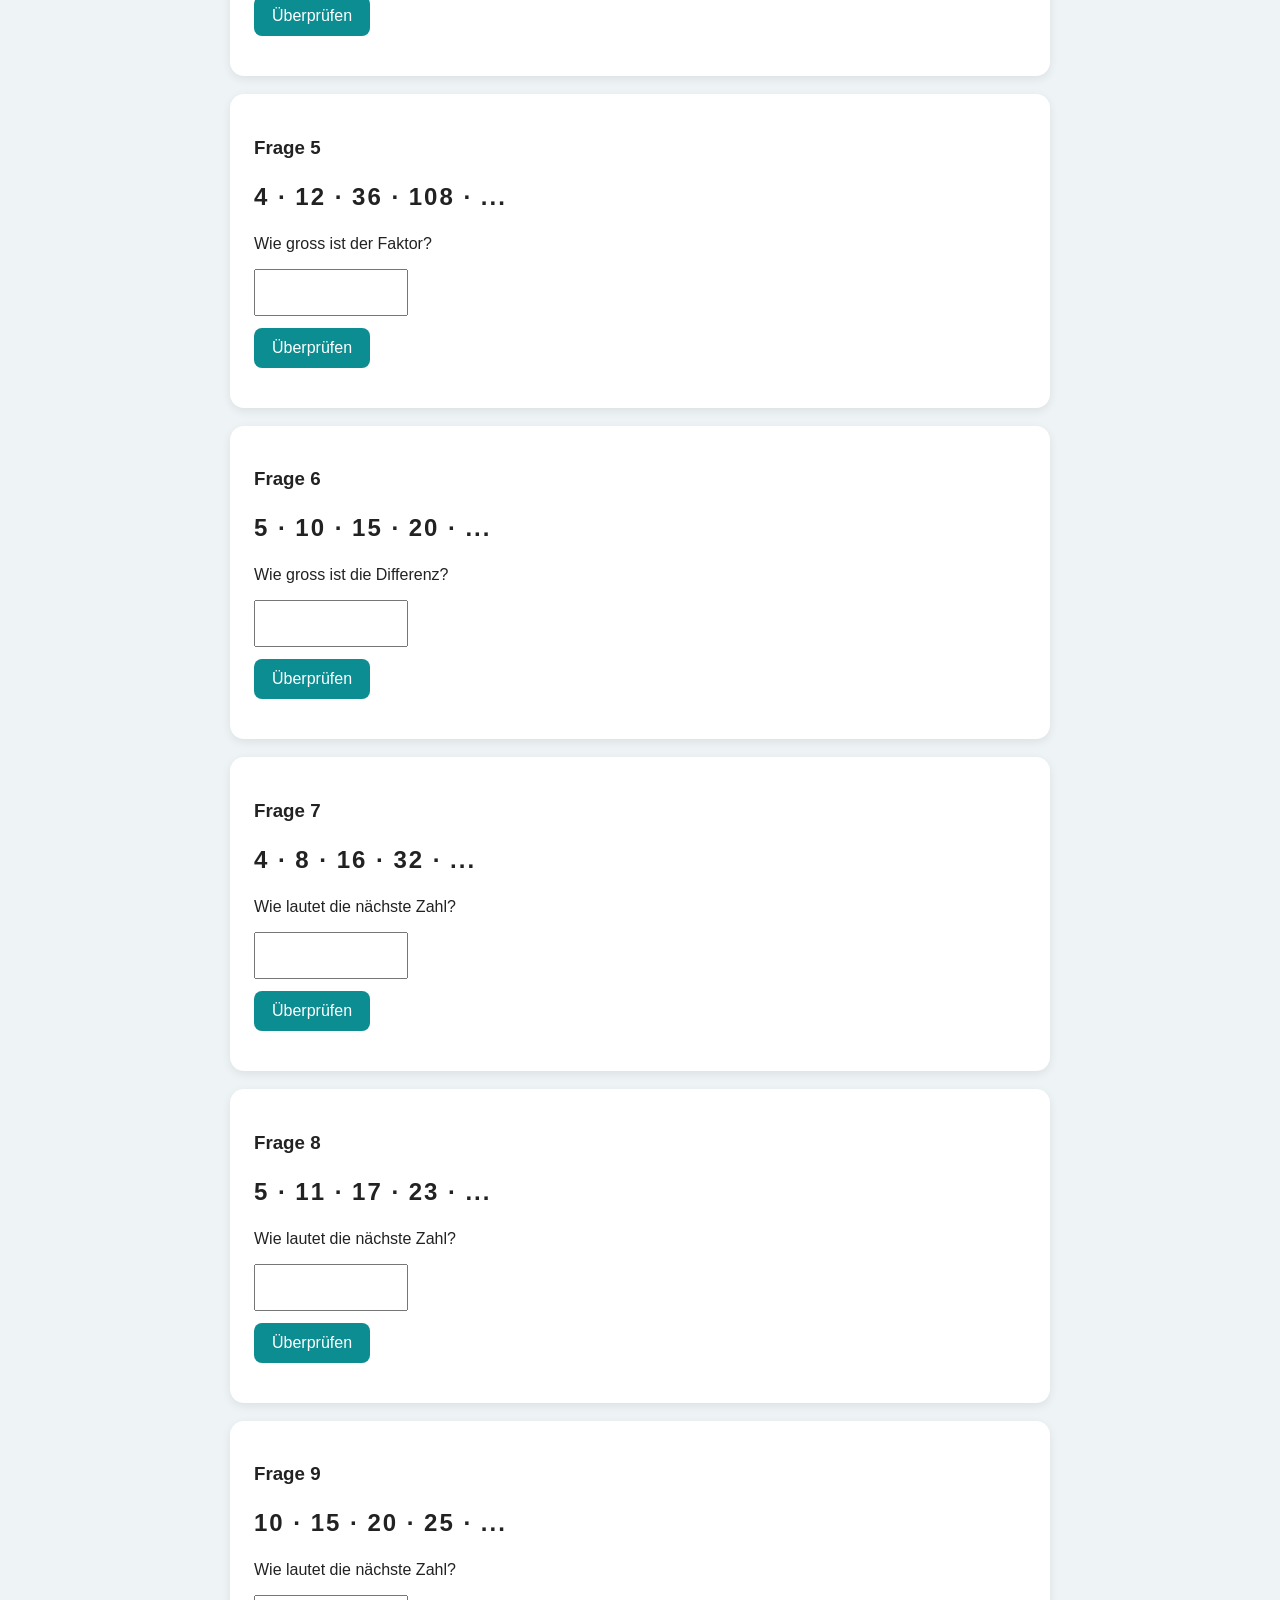
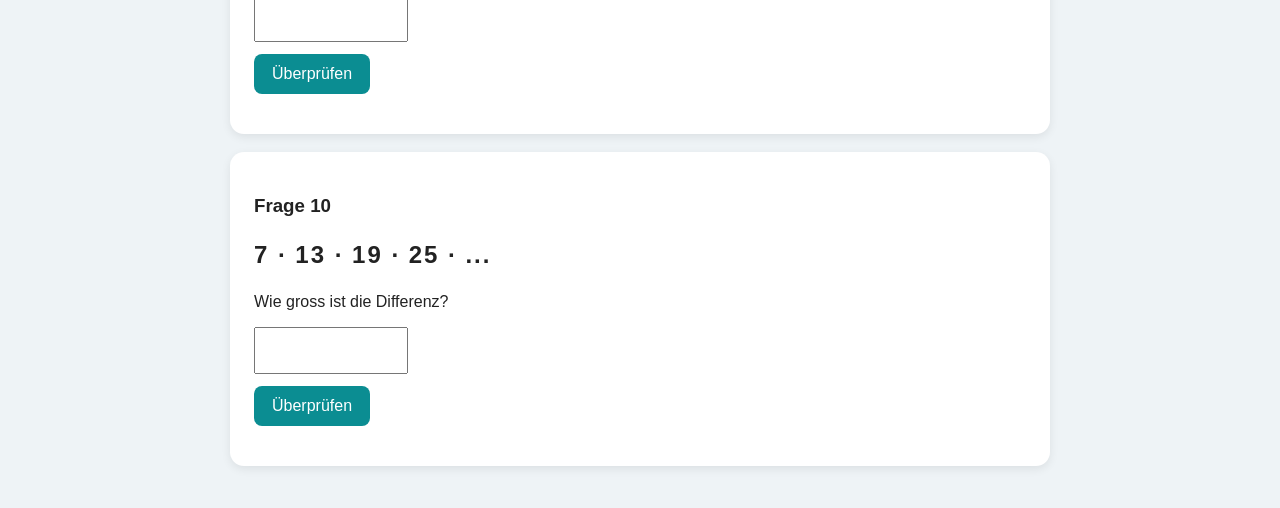
==== commit 27bd6d2e: "Enhance UI and feedback for math training app Updated styling and improved feedback mechanism for qu" ====
--- a/arithmetische-folgen.html
+++ b/arithmetische-folgen.html
@@ -4,25 +4,121 @@
 <meta charset="UTF-8">
 <meta name="viewport" content="width=device-width, initial-scale=1.0">
 <title>MATHE – Folgen Trainer</title>
+
 <style>
-body{margin:0;font-family:Arial,Helvetica,sans-serif;background:#eef3f6;color:#222}
-header{background:white;padding:22px 28px;border-bottom:4px solid #0b8d92}
-h1{margin:0;color:#0b8d92;font-size:30px}
-h2{margin:4px 0 0;font-size:20px;font-weight:400}
-.container{max-width:820px;margin:auto;padding:24px}
-.card{background:white;padding:24px;margin:18px 0;border-radius:14px;box-shadow:0 3px 10px rgba(0,0,0,.08)}
-.question{font-size:24px;font-weight:bold;letter-spacing:2px}
-input{font-size:20px;padding:10px;width:130px}
-button{padding:11px 18px;background:#0b8d92;color:white;border:0;border-radius:8px;font-size:16px;cursor:pointer;margin-top:12px}
-button:hover{background:#08777b}
-.ok{color:green;font-weight:bold}
-.fail{color:#c00000;font-weight:bold}
-.progress{height:12px;background:#d8e5ea;border-radius:10px;overflow:hidden;margin:18px 0}
-.bar{height:12px;background:#0b8d92;width:0%}
-.small{color:#666}
-#result{display:none;text-align:center;font-size:24px}
+body{
+  margin:0;
+  font-family:Arial,Helvetica,sans-serif;
+  background:#eef3f6;
+  color:#222;
+}
+
+header{
+  background:white;
+  padding:22px 28px;
+  border-bottom:4px solid #0b8d92;
+  box-shadow:0 2px 8px rgba(0,0,0,.08);
+}
+
+h1{
+  margin:0;
+  color:#0b8d92;
+  font-size:30px;
+}
+
+h2{
+  margin:4px 0 0;
+  font-size:20px;
+  font-weight:400;
+}
+
+.container{
+  max-width:820px;
+  margin:auto;
+  padding:24px;
+}
+
+.card{
+  background:white;
+  padding:24px;
+  margin:18px 0;
+  border-radius:14px;
+  box-shadow:0 3px 10px rgba(0,0,0,.08);
+}
+
+.question{
+  font-size:24px;
+  font-weight:bold;
+  letter-spacing:2px;
+}
+
+input{
+  font-size:20px;
+  padding:10px;
+  width:130px;
+}
+
+button{
+  padding:11px 18px;
+  background:#0b8d92;
+  color:white;
+  border:0;
+  border-radius:8px;
+  font-size:16px;
+  cursor:pointer;
+  margin-top:12px;
+}
+
+button:hover{
+  background:#08777b;
+}
+
+button:disabled{
+  background:#aaa;
+  cursor:not-allowed;
+}
+
+.ok{
+  color:green;
+  font-weight:bold;
+}
+
+.fail{
+  color:#c00000;
+  font-weight:bold;
+}
+
+.hint{
+  color:#8a5a00;
+  font-weight:bold;
+}
+
+.progress{
+  height:12px;
+  background:#d8e5ea;
+  border-radius:10px;
+  overflow:hidden;
+  margin:18px 0;
+}
+
+.bar{
+  height:12px;
+  background:#0b8d92;
+  width:0%;
+}
+
+.small{
+  color:#666;
+}
+
+#result{
+  display:none;
+  text-align:center;
+  font-size:24px;
+}
 </style>
 </head>
+
 <body>
 
 <header>
@@ -31,39 +127,52 @@
 </header>
 
 <div class="container">
+
 <div class="card">
 <b>Training: arithmetische und geometrische Folgen</b>
-<p class="small">Löse 10 zufällige Aufgaben. Jede Aufgabe zählt nur einmal.</p>
+<p class="small">
+Löse 10 zufällige Aufgaben. Bei falscher Antwort erhältst du zuerst einen Tipp.
+</p>
 <button onclick="newTest()">Neuen Test starten</button>
 </div>
 
-<div class="progress"><div class="bar" id="bar"></div></div>
+<div class="progress">
+  <div class="bar" id="bar"></div>
+</div>
+
 <div id="aufgaben"></div>
+
 <div class="card" id="result"></div>
+
 </div>
 
 <script>
 let score = 0;
 let answered = 0;
 let total = 10;
-let solutions = [];
+let questions = [];
+let tries = [];
+let done = [];
 
 function rand(min,max){
   return Math.floor(Math.random()*(max-min+1))+min;
 }
 
-function makeQuestion(i){
+function makeQuestion(){
   let type = rand(1,4);
 
   if(type === 1){
     let start = rand(1,12);
     let d = rand(2,8);
     let folge = [start, start+d, start+2*d, start+3*d];
+
     return {
       text: folge.join(" · ") + " · ...",
       ask: "Wie lautet die nächste Zahl?",
       answer: start + 4*d,
-      tip: "Es ist eine arithmetische Folge. Die Differenz ist +" + d + "."
+      hint1: "Vergleiche zwei benachbarte Zahlen.",
+      hint2: "Die Folge wächst immer um +" + d + ".",
+      solution: "Die nächste Zahl ist " + (start+3*d) + " + " + d + " = " + (start+4*d) + "."
     };
   }
 
@@ -71,11 +180,14 @@
     let start = rand(2,15);
     let d = rand(2,9);
     let folge = [start, start+d, start+2*d, start+3*d];
+
     return {
       text: folge.join(" · ") + " · ...",
       ask: "Wie gross ist die Differenz?",
       answer: d,
-      tip: "Vergleiche zwei Nachbarzahlen."
+      hint1: "Subtrahiere: zweite Zahl minus erste Zahl.",
+      hint2: "Rechne " + (start+d) + " − " + start + ".",
+      solution: "Die Differenz ist " + d + "."
     };
   }
 
@@ -83,36 +195,45 @@
     let start = rand(1,8);
     let q = rand(2,4);
     let folge = [start, start*q, start*q*q, start*q*q*q];
+
     return {
       text: folge.join(" · ") + " · ...",
       ask: "Wie lautet die nächste Zahl?",
       answer: start*q*q*q*q,
-      tip: "Es ist eine geometrische Folge. Der Faktor ist ×" + q + "."
+      hint1: "Hier wird nicht addiert, sondern multipliziert.",
+      hint2: "Der Faktor ist ×" + q + ".",
+      solution: "Die nächste Zahl ist " + (start*q*q*q) + " · " + q + " = " + (start*q*q*q*q) + "."
     };
   }
 
   let start = rand(1,6);
   let q = rand(2,5);
   let folge = [start, start*q, start*q*q, start*q*q*q];
+
   return {
     text: folge.join(" · ") + " · ...",
     ask: "Wie gross ist der Faktor?",
     answer: q,
-    tip: "Teile eine Zahl durch die vorherige Zahl."
+    hint1: "Teile eine Zahl durch die vorherige Zahl.",
+    hint2: "Rechne " + (start*q) + " : " + start + ".",
+    solution: "Der Faktor ist " + q + "."
   };
 }
 
 function newTest(){
   score = 0;
   answered = 0;
-  solutions = [];
+  questions = [];
+  tries = Array(total).fill(0);
+  done = Array(total).fill(false);
+
   document.getElementById("aufgaben").innerHTML = "";
   document.getElementById("result").style.display = "none";
   document.getElementById("bar").style.width = "0%";
 
   for(let i=0;i<total;i++){
-    let q = makeQuestion(i);
-    solutions.push(q.answer);
+    let q = makeQuestion();
+    questions.push(q);
 
     document.getElementById("aufgaben").innerHTML += `
       <div class="card">
@@ -123,29 +244,54 @@
         <br>
         <button id="btn${i}" onclick="check(${i})">Überprüfen</button>
         <p id="feedback${i}"></p>
-        <p class="small">Tipp bei Fehler: ${q.tip}</p>
       </div>
     `;
   }
 }
 
 function check(i){
+  if(done[i]) return;
+
   let input = document.getElementById("input"+i);
   let btn = document.getElementById("btn"+i);
   let feedback = document.getElementById("feedback"+i);
 
   let value = Number(input.value);
-
-  if(value === solutions[i]){
+  let q = questions[i];
+
+  if(input.value === ""){
+    feedback.innerHTML = "<span class='fail'>Bitte zuerst eine Zahl eingeben.</span>";
+    return;
+  }
+
+  if(value === q.answer){
     feedback.innerHTML = "<span class='ok'>✅ Richtig!</span>";
     score++;
+    answered++;
+    done[i] = true;
+    input.disabled = true;
+    btn.disabled = true;
   } else {
-    feedback.innerHTML = "<span class='fail'>❌ Noch nicht. Richtige Lösung: " + solutions[i] + "</span>";
-  }
-
-  input.disabled = true;
-  btn.disabled = true;
-  answered++;
+    tries[i]++;
+
+    if(tries[i] === 1){
+      feedback.innerHTML =
+        "<span class='fail'>❌ Noch nicht.</span><br>" +
+        "<span class='hint'>💡 Tipp 1:</span> " + q.hint1;
+    }
+
+    else if(tries[i] === 2){
+      feedback.innerHTML =
+        "<span class='fail'>❌ Noch nicht.</span><br>" +
+        "<span class='hint'>💡 Tipp 2:</span> " + q.hint2;
+    }
+
+    else{
+      feedback.innerHTML =
+        "<span class='fail'>❌ Noch nicht.</span><br>" +
+        "✅ Lösung: " + q.solution;
+    }
+  }
 
   document.getElementById("bar").style.width = (answered/total*100) + "%";
 
@@ -153,7 +299,8 @@
     let stars = score >= 9 ? "⭐⭐⭐" : score >= 6 ? "⭐⭐" : "⭐";
     document.getElementById("result").style.display = "block";
     document.getElementById("result").innerHTML =
-      "🏁 Fertig!<br><br>" + stars + "<br><br>" +
+      "🏁 Fertig!<br><br>" +
+      stars + "<br><br>" +
       score + " von " + total + " Aufgaben richtig.";
   }
 }
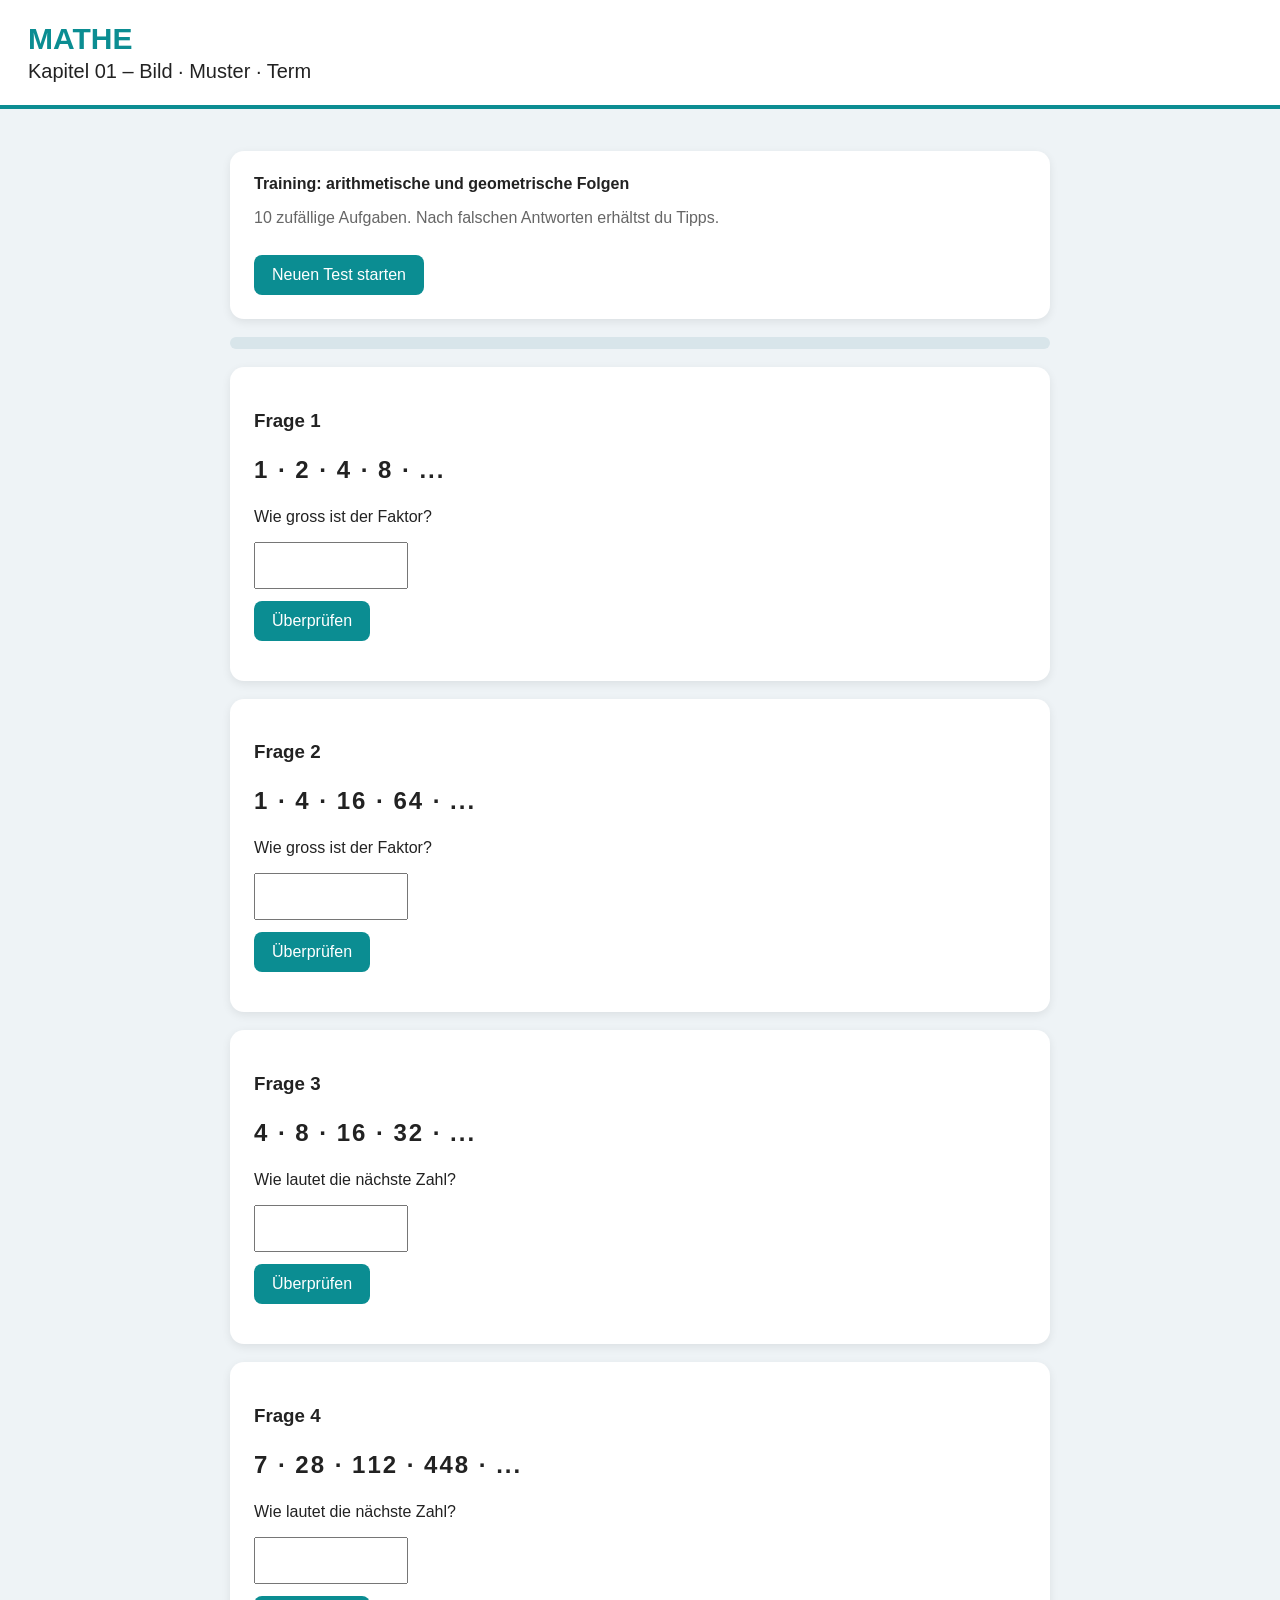
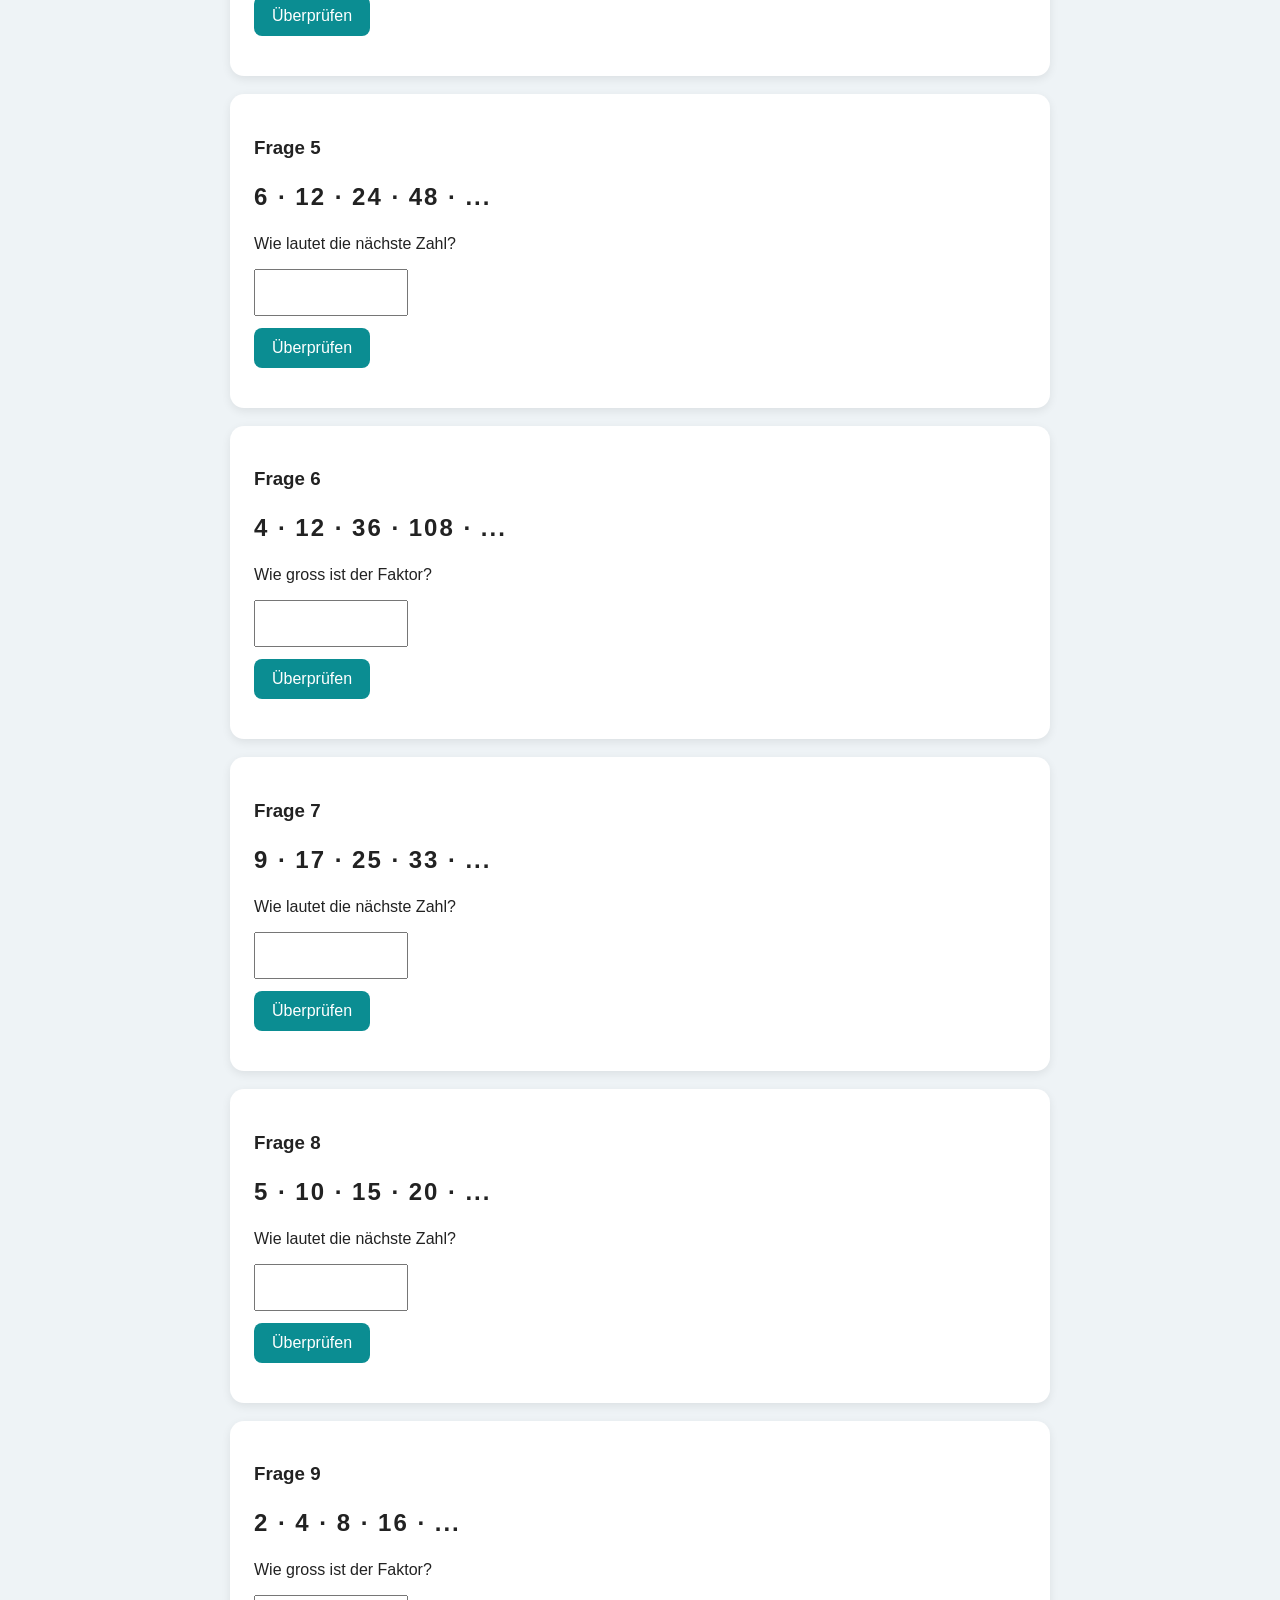
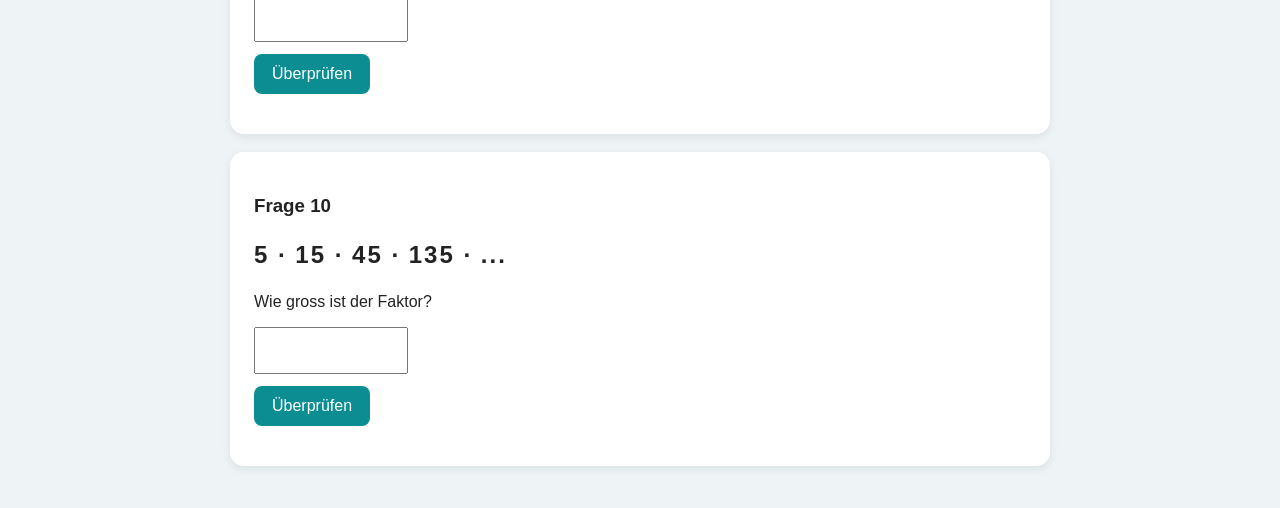
==== commit 203ba67a: "Refactor HTML and JavaScript for clarity and efficiency" ====
--- a/arithmetische-folgen.html
+++ b/arithmetische-folgen.html
@@ -4,151 +4,48 @@
 <meta charset="UTF-8">
 <meta name="viewport" content="width=device-width, initial-scale=1.0">
 <title>MATHE – Folgen Trainer</title>
-
 <style>
-body{
-  margin:0;
-  font-family:Arial,Helvetica,sans-serif;
-  background:#eef3f6;
-  color:#222;
-}
-
-header{
-  background:white;
-  padding:22px 28px;
-  border-bottom:4px solid #0b8d92;
-  box-shadow:0 2px 8px rgba(0,0,0,.08);
-}
-
-h1{
-  margin:0;
-  color:#0b8d92;
-  font-size:30px;
-}
-
-h2{
-  margin:4px 0 0;
-  font-size:20px;
-  font-weight:400;
-}
-
-.container{
-  max-width:820px;
-  margin:auto;
-  padding:24px;
-}
-
-.card{
-  background:white;
-  padding:24px;
-  margin:18px 0;
-  border-radius:14px;
-  box-shadow:0 3px 10px rgba(0,0,0,.08);
-}
-
-.question{
-  font-size:24px;
-  font-weight:bold;
-  letter-spacing:2px;
-}
-
-input{
-  font-size:20px;
-  padding:10px;
-  width:130px;
-}
-
-button{
-  padding:11px 18px;
-  background:#0b8d92;
-  color:white;
-  border:0;
-  border-radius:8px;
-  font-size:16px;
-  cursor:pointer;
-  margin-top:12px;
-}
-
-button:hover{
-  background:#08777b;
-}
-
-button:disabled{
-  background:#aaa;
-  cursor:not-allowed;
-}
-
-.ok{
-  color:green;
-  font-weight:bold;
-}
-
-.fail{
-  color:#c00000;
-  font-weight:bold;
-}
-
-.hint{
-  color:#8a5a00;
-  font-weight:bold;
-}
-
-.progress{
-  height:12px;
-  background:#d8e5ea;
-  border-radius:10px;
-  overflow:hidden;
-  margin:18px 0;
-}
-
-.bar{
-  height:12px;
-  background:#0b8d92;
-  width:0%;
-}
-
-.small{
-  color:#666;
-}
-
-#result{
-  display:none;
-  text-align:center;
-  font-size:24px;
-}
+body{margin:0;font-family:Arial,Helvetica,sans-serif;background:#eef3f6;color:#222}
+header{background:white;padding:22px 28px;border-bottom:4px solid #0b8d92}
+h1{margin:0;color:#0b8d92;font-size:30px}
+h2{margin:4px 0 0;font-size:20px;font-weight:400}
+.container{max-width:820px;margin:auto;padding:24px}
+.card{background:white;padding:24px;margin:18px 0;border-radius:14px;box-shadow:0 3px 10px rgba(0,0,0,.08)}
+.question{font-size:24px;font-weight:bold;letter-spacing:2px}
+input{font-size:20px;padding:10px;width:130px}
+button{padding:11px 18px;background:#0b8d92;color:white;border:0;border-radius:8px;font-size:16px;cursor:pointer;margin-top:12px}
+button:disabled{background:#aaa;cursor:not-allowed}
+.ok{color:green;font-weight:bold}
+.fail{color:#c00000;font-weight:bold}
+.hint{color:#8a5a00;font-weight:bold}
+.progress{height:12px;background:#d8e5ea;border-radius:10px;overflow:hidden;margin:18px 0}
+.bar{height:12px;background:#0b8d92;width:0%}
+.small{color:#666}
+#result{display:none;text-align:center;font-size:24px}
 </style>
 </head>
 
 <body>
-
 <header>
 <h1>MATHE</h1>
 <h2>Kapitel 01 – Bild · Muster · Term</h2>
 </header>
 
 <div class="container">
-
 <div class="card">
 <b>Training: arithmetische und geometrische Folgen</b>
-<p class="small">
-Löse 10 zufällige Aufgaben. Bei falscher Antwort erhältst du zuerst einen Tipp.
-</p>
+<p class="small">10 zufällige Aufgaben. Nach falschen Antworten erhältst du Tipps.</p>
 <button onclick="newTest()">Neuen Test starten</button>
 </div>
 
-<div class="progress">
-  <div class="bar" id="bar"></div>
-</div>
-
+<div class="progress"><div class="bar" id="bar"></div></div>
 <div id="aufgaben"></div>
-
 <div class="card" id="result"></div>
-
 </div>
 
 <script>
 let score = 0;
-let answered = 0;
+let solved = 0;
 let total = 10;
 let questions = [];
 let tries = [];
@@ -162,67 +59,59 @@
   let type = rand(1,4);
 
   if(type === 1){
-    let start = rand(1,12);
-    let d = rand(2,8);
+    let start = rand(1,12), d = rand(2,8);
     let folge = [start, start+d, start+2*d, start+3*d];
-
     return {
       text: folge.join(" · ") + " · ...",
       ask: "Wie lautet die nächste Zahl?",
       answer: start + 4*d,
       hint1: "Vergleiche zwei benachbarte Zahlen.",
-      hint2: "Die Folge wächst immer um +" + d + ".",
-      solution: "Die nächste Zahl ist " + (start+3*d) + " + " + d + " = " + (start+4*d) + "."
+      hint2: "Die Differenz ist +" + d + ".",
+      solution: "Rechnung: " + (start+3*d) + " + " + d + " = " + (start+4*d)
     };
   }
 
   if(type === 2){
-    let start = rand(2,15);
-    let d = rand(2,9);
+    let start = rand(2,15), d = rand(2,9);
     let folge = [start, start+d, start+2*d, start+3*d];
-
     return {
       text: folge.join(" · ") + " · ...",
       ask: "Wie gross ist die Differenz?",
       answer: d,
       hint1: "Subtrahiere: zweite Zahl minus erste Zahl.",
       hint2: "Rechne " + (start+d) + " − " + start + ".",
-      solution: "Die Differenz ist " + d + "."
+      solution: "Differenz: " + (start+d) + " − " + start + " = " + d
     };
   }
 
   if(type === 3){
-    let start = rand(1,8);
-    let q = rand(2,4);
+    let start = rand(1,8), q = rand(2,4);
     let folge = [start, start*q, start*q*q, start*q*q*q];
-
     return {
       text: folge.join(" · ") + " · ...",
       ask: "Wie lautet die nächste Zahl?",
       answer: start*q*q*q*q,
-      hint1: "Hier wird nicht addiert, sondern multipliziert.",
+      hint1: "Hier wird multipliziert, nicht addiert.",
       hint2: "Der Faktor ist ×" + q + ".",
-      solution: "Die nächste Zahl ist " + (start*q*q*q) + " · " + q + " = " + (start*q*q*q*q) + "."
+      solution: "Rechnung: " + (start*q*q*q) + " · " + q + " = " + (start*q*q*q*q)
     };
   }
 
-  let start = rand(1,6);
-  let q = rand(2,5);
+  let start = rand(1,6), q = rand(2,5);
   let folge = [start, start*q, start*q*q, start*q*q*q];
-
   return {
     text: folge.join(" · ") + " · ...",
     ask: "Wie gross ist der Faktor?",
     answer: q,
     hint1: "Teile eine Zahl durch die vorherige Zahl.",
     hint2: "Rechne " + (start*q) + " : " + start + ".",
-    solution: "Der Faktor ist " + q + "."
+    solution: "Faktor: " + (start*q) + " : " + start + " = " + q
   };
 }
 
 function newTest(){
   score = 0;
-  answered = 0;
+  solved = 0;
   questions = [];
   tries = Array(total).fill(0);
   done = Array(total).fill(false);
@@ -252,61 +141,55 @@
 function check(i){
   if(done[i]) return;
 
-  let input = document.getElementById("input"+i);
-  let btn = document.getElementById("btn"+i);
-  let feedback = document.getElementById("feedback"+i);
+  const input = document.getElementById("input"+i);
+  const btn = document.getElementById("btn"+i);
+  const feedback = document.getElementById("feedback"+i);
+  const q = questions[i];
 
-  let value = Number(input.value);
-  let q = questions[i];
-
-  if(input.value === ""){
+  if(input.value.trim() === ""){
     feedback.innerHTML = "<span class='fail'>Bitte zuerst eine Zahl eingeben.</span>";
     return;
   }
 
+  const value = Number(input.value);
+
   if(value === q.answer){
+    done[i] = true;
+    solved++;
+    if(tries[i] === 0){ score++; }
+
     feedback.innerHTML = "<span class='ok'>✅ Richtig!</span>";
-    score++;
-    answered++;
-    done[i] = true;
     input.disabled = true;
     btn.disabled = true;
   } else {
     tries[i]++;
 
+    input.disabled = false;
+    btn.disabled = false;
+    input.focus();
+    input.select();
+
     if(tries[i] === 1){
-      feedback.innerHTML =
-        "<span class='fail'>❌ Noch nicht.</span><br>" +
-        "<span class='hint'>💡 Tipp 1:</span> " + q.hint1;
-    }
-
-    else if(tries[i] === 2){
-      feedback.innerHTML =
-        "<span class='fail'>❌ Noch nicht.</span><br>" +
-        "<span class='hint'>💡 Tipp 2:</span> " + q.hint2;
-    }
-
-    else{
-      feedback.innerHTML =
-        "<span class='fail'>❌ Noch nicht.</span><br>" +
-        "✅ Lösung: " + q.solution;
+      feedback.innerHTML = "<span class='fail'>❌ Noch nicht.</span><br><span class='hint'>💡 Tipp 1:</span> " + q.hint1;
+    } else if(tries[i] === 2){
+      feedback.innerHTML = "<span class='fail'>❌ Noch nicht.</span><br><span class='hint'>💡 Tipp 2:</span> " + q.hint2;
+    } else {
+      feedback.innerHTML = "<span class='fail'>❌ Noch nicht.</span><br>✅ " + q.solution + "<br>Du kannst die richtige Antwort trotzdem noch eintippen.";
     }
   }
 
-  document.getElementById("bar").style.width = (answered/total*100) + "%";
+  document.getElementById("bar").style.width = (solved/total*100) + "%";
 
-  if(answered === total){
+  if(solved === total){
     let stars = score >= 9 ? "⭐⭐⭐" : score >= 6 ? "⭐⭐" : "⭐";
     document.getElementById("result").style.display = "block";
     document.getElementById("result").innerHTML =
-      "🏁 Fertig!<br><br>" +
-      stars + "<br><br>" +
-      score + " von " + total + " Aufgaben richtig.";
+      "🏁 Fertig!<br><br>" + stars + "<br><br>" +
+      score + " von " + total + " Punkten beim ersten Versuch.";
   }
 }
 
 newTest();
 </script>
-
 </body>
 </html>
